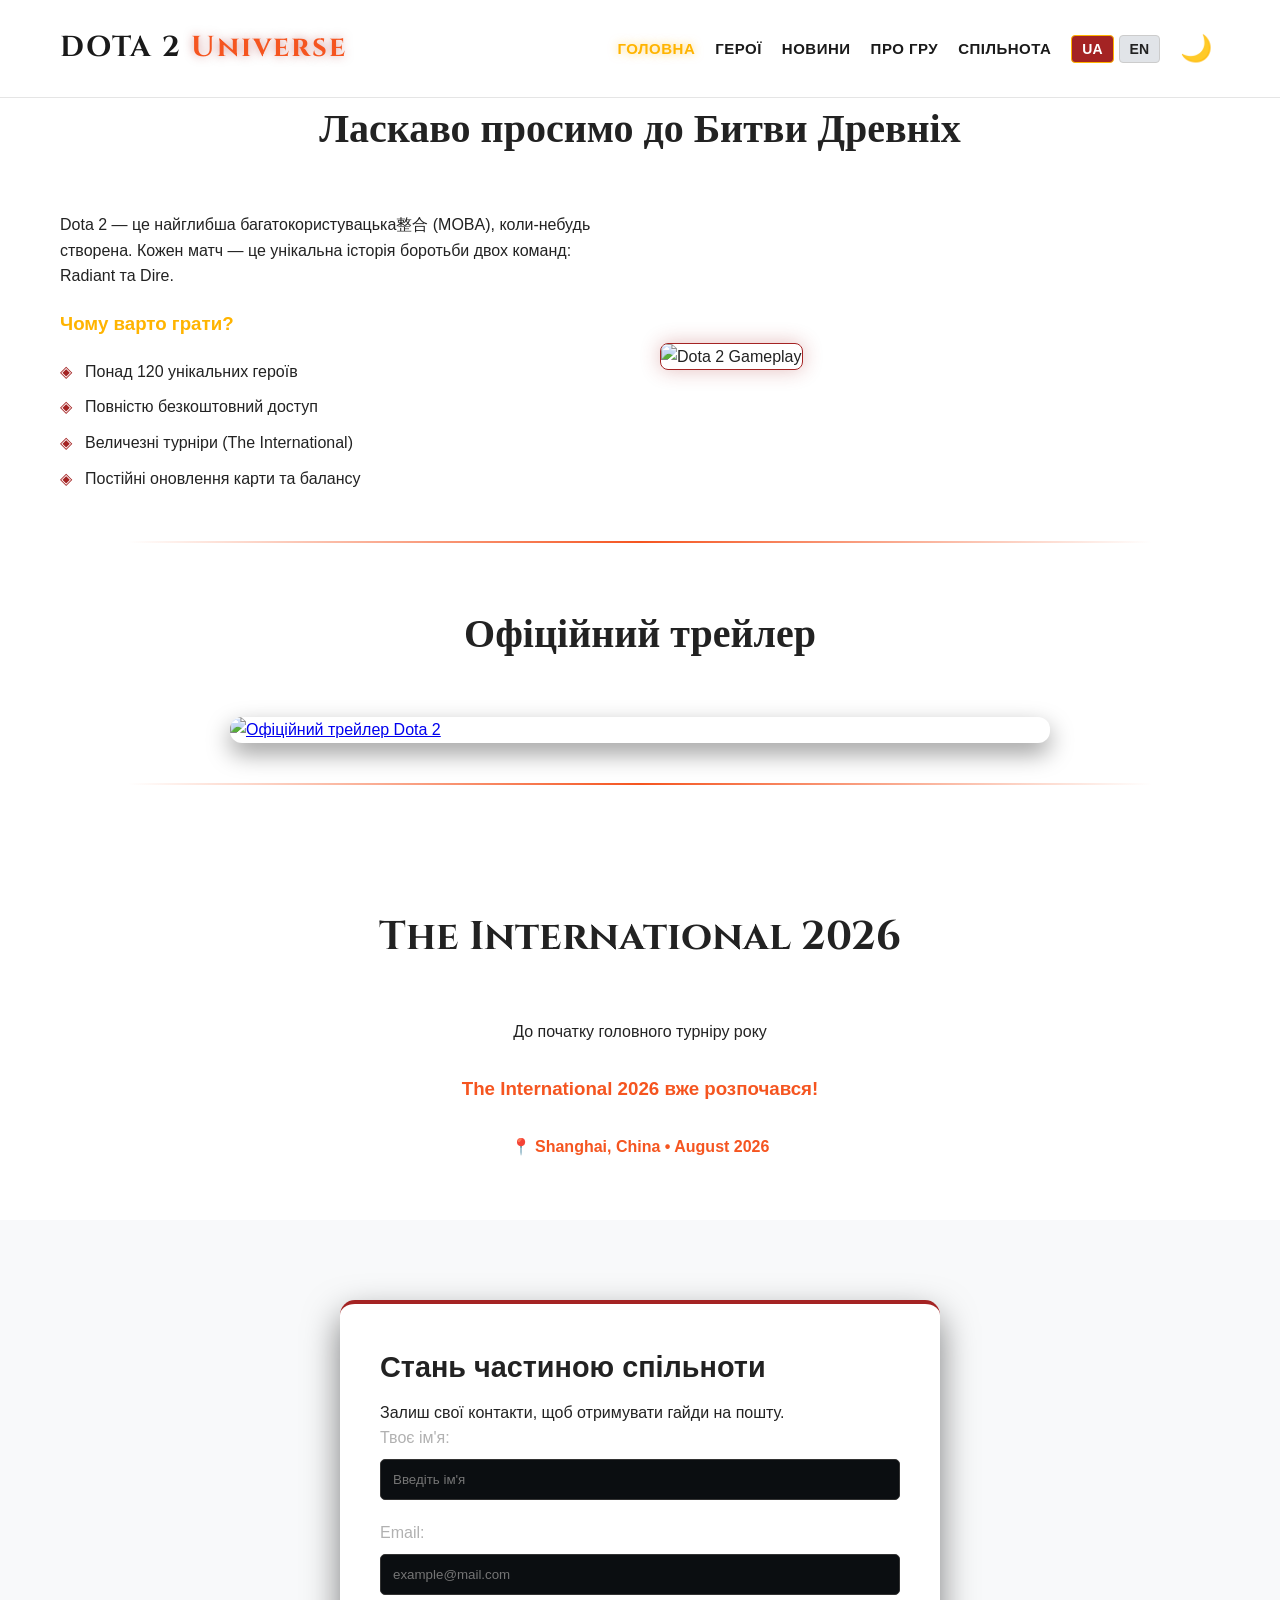
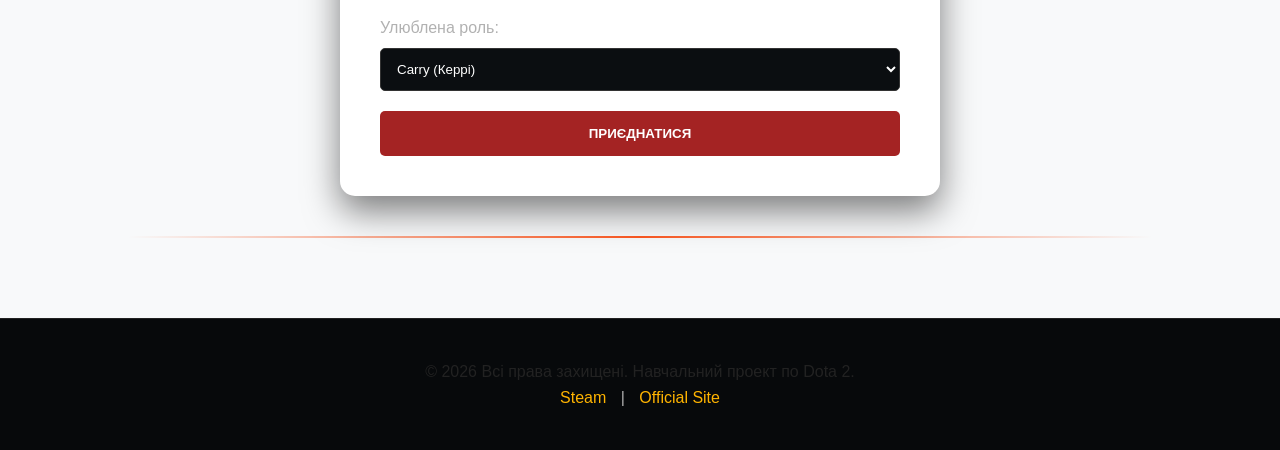
==== index.html @ 6ae0713d "general" ====
<!DOCTYPE html>
<html lang="uk" id="page-html">
<head>
    <meta charset="UTF-8">
    <meta name="viewport" content="width=device-width, initial-scale=1.0">
    <title data-ua="Dota 2 Universe | Головна" data-en="Dota 2 Universe | Home">Dota 2 Universe | Головна</title>
    <link rel="stylesheet" href="style.css">
    <style>
        /* Стилі для світлої теми */
        :root {
            --bg-color: #f8f9fa;
            --text-color: #222222;
            --card-bg: #ffffff;
            --accent: #f55520;
            --header-bg: #ffffff;      
            --logo-color: #1a1a1a;     
            --nav-link-color: #1a1a1a;  
            --btn-bg: #e1e4e8;          
            --btn-text: #222222;        
            --btn-border: #cccccc;
        }

        /* Стилі для темної теми */
        .dark {
            --bg-color: #0f0f1a;
            --text-color: #e0e0e0;
            --card-bg: #1a1a2e;
            --accent: #f55520;
            --header-bg: #0a0a0f;      
            --logo-color: #ffffff;     
            --nav-link-color: #ffffff;  
            --btn-bg: #2a2f36;          
            --btn-text: #ffffff;        
            --btn-border: #444444;
        }

        body {
            background: var(--bg-color);
            color: var(--text-color);
            transition: all 0.4s ease;
            font-family: 'Segoe UI', Tahoma, Geneva, Verdana, sans-serif;
        }

        h1, h2, h3, p, li, label {
            color: var(--text-color);
        }

        .logo-main {
            color: var(--logo-color);
            transition: color 0.4s ease;
        }

        /* Кнопки меню (Головна, Герої, Новини...) */
        .nav-menu a {
            color: var(--nav-link-color) !important; 
            text-decoration: none;
            font-weight: bold;
            text-transform: uppercase;
            font-size: 15px;
            letter-spacing: 0.5px;
            transition: color 0.3s ease, text-shadow 0.3s ease;
        }
        
        /* ВИПРАВЛЕНО: Тепер при наведенні та для активної кнопки колір стає ЖОВТИМ (#ffb400) */
        .nav-menu a:hover, .nav-menu a.active {
            color: #ffb400 !important;
            text-shadow: 0 0 10px rgba(255, 180, 0, 0.6);
        }

        .form-card, .hero-section, .video-section, .countdown-section {
            background: var(--card-bg);
            transition: all 0.4s ease;
        }

        header {
            background: var(--header-bg);
            transition: background 0.4s ease;
            border-bottom: 1px solid rgba(0, 0, 0, 0.1);
        }
        
        .dark header {
            border-bottom: 1px solid rgba(255, 255, 255, 0.1);
        }

        /* Візуальні перегородки */
        section {
            position: relative;
        }
        section::after {
            content: '';
            display: block;
            width: 80%;
            height: 2px;
            background: linear-gradient(to right, transparent, var(--accent), transparent);
            margin: 40px auto 0;
        }

        .countdown-section::after {
            display: none;
        }

        /* Перемикач теми */
        .theme-toggle {
            background: none;
            border: none;
            font-size: 26px;
            cursor: pointer;
            padding: 8px;
            margin-left: 12px;
        }

        /* Стилізація перемикача мов */
        .lang-switcher {
            display: flex;
            gap: 5px;
            margin-left: 20px;
            align-items: center;
        }

        .lang-btn {
            background: var(--btn-bg);
            color: var(--btn-text);
            border: 1px solid var(--btn-border);
            padding: 5px 10px;
            cursor: pointer;
            font-size: 14px;
            border-radius: 4px;
            font-weight: bold;
            transition: all 0.4s ease;
        }

        .lang-btn.active {
            background: #a42323;
            border-color: #ffb400;
            color: #ffffff;
        }

        .header-content {
            display: flex;
            justify-content: space-between;
            align-items: center;
            padding: 10px 20px;
        }

        nav {
            display: flex;
            align-items: center;
        }
        
        .nav-menu {
            display: flex;
            list-style: none;
            gap: 20px;
            margin: 0;
            padding: 0;
        }
    </style>
</head>
<body>
    <header>
        <div class="header-content">
            <h1><span class="logo-main">DOTA 2</span> <span class="subtitle" style="color: var(--accent);">Universe</span></h1>
            <nav>
                <ul class="nav-menu">
                    <li><a href="index.html" class="active" data-ua="Головна" data-en="Home">Головна</a></li>
                    <li><a href="heroes.html" data-ua="Герої" data-en="Heroes">Герої</a></li>
                    <li><a href="news.html" data-ua="Новини" data-en="News">Новини</a></li>
                    <li><a href="#about" data-ua="Про гру" data-en="About">Про гру</a></li>
                    <li><a href="#join" data-ua="Спільнота" data-en="Community">Спільнота</a></li>
                </ul>
                
                <div class="lang-switcher">
                    <button class="lang-btn active" id="btn-ua" onclick="changeLanguage('uk')">UA</button>
                    <button class="lang-btn" id="btn-en" onclick="changeLanguage('en')">EN</button>
                </div>

                <button class="theme-toggle" id="theme-toggle" title="Змінити тему">🌙</button>
            </nav>
        </div>
    </header>

    <main>
        <section id="about" class="hero-section">
            <div class="container">
                <h2 data-ua="Ласкаво просимо до Битви Древніх" data-en="Welcome to the Battle of the Ancients">Ласкаво просимо до Битви Древніх</h2>
                <div class="flex-container">
                    <div class="text-block">
                        <p data-ua="Dota 2 — це найглибша багатокористувацька整合 (MOBA), коли-небудь створена. Кожен матч — це унікальна історія боротьби двох команд: Radiant та Dire."
                           data-en="Dota 2 is the deepest multiplayer online battle arena (MOBA) ever created. Every match is a unique story of battle between two teams: Radiant and Dire.">
                           Dota 2 — це найглибша багатокористувацька стратегія (MOBA), коли-небудь створена. Кожен матч — це унікальна історія боротьби двох команд: <b>Radiant</b> та <b>Dire</b>.
                        </p>
                        <h3 data-ua="Чому варто грати?" data-en="Why play Dota 2?">Чому варто грати?</h3>
                        <ul class="styled-list">
                            <li data-ua="Понад 120 унікальних героїв" data-en="Over 120 unique heroes">Понад 120 унікальних героїв</li>
                            <li data-ua="Повністю безкоштовний доступ" data-en="Completely free to play">Повністю безкоштовний доступ</li>
                            <li data-ua="Величезні турніри (The International)" data-en="Massive tournaments (The International)">Величезні турніри (The International)</li>
                            <li data-ua="Постійні оновлення карти та балансу" data-en="Constant map and balance updates">Постійні оновлення карти та балансу</li>
                        </ul>
                    </div>
                    <div class="image-block">
                        <img src="https://images.unsplash.com/photo-1542751371-adc38448a05e?auto=format&fit=crop&q=80&w=600" alt="Dota 2 Gameplay" class="promo-img">
                    </div>
                </div>
            </div>
        </section>

        <section class="video-section">
            <div class="container">
                <h2 data-ua="Офіційний трейлер" data-en="Official Trailer">Офіційний трейлер</h2>
                <a href="https://www.youtube.com/watch?v=-cSFPIwMEq4"
                   target="_blank"
                   class="video-thumbnail-link">
                    <img src="https://i.ytimg.com/vi/-cSFPIwMEq4/mqdefault.jpg"
                         alt="Офіційний трейлер Dota 2">
                </a>
            </div>
        </section>

        <section class="countdown-section">
            <div class="container">
                <h2 data-ua="The International 2026" data-en="The International 2026">The International 2026</h2>
                <p data-ua="До початку головного турніру року" data-en="Until the biggest tournament of the year">До початку головного турніру року</p>
                
                <div class="countdown" id="countdown">
                    <div class="time-box">
                        <span id="days">00</span>
                        <p data-ua="ДНІ" data-en="DAYS">ДНІ</p>
                    </div>
                    <div class="time-box">
                        <span id="hours">00</span>
                        <p data-ua="ГОДИН" data-en="HOURS">ГОДИН</p>
                    </div>
                    <div class="time-box">
                        <span id="minutes">00</span>
                        <p data-ua="ХВИЛИН" data-en="MINUTES">ХВИЛИН</p>
                    </div>
                    <div class="time-box">
                        <span id="seconds">00</span>
                        <p data-ua="СЕКУНД" data-en="SECONDS">СЕКУНД</p>
                    </div>
                </div>
                
                <p style="margin-top: 15px; color: #f55520; font-weight: bold;">
                    📍 Shanghai, China • August 2026
                </p>
            </div>
        </section>

        <section id="join" class="form-section">
            <div class="container">
                <div class="form-card">
                    <h3 data-ua="Стань частиною спільноти" data-en="Join the Community">Стань частиною спільноти</h3>
                    <p data-ua="Залиш свої контакти, щоб отримувати гайди на пошту."
                       data-en="Leave your contacts to receive guides via email.">
                       Залиш свої контакти, щоб отримувати гайди на пошту.
                    </p>
                   
                    <form id="join-form" action="#">
                        <div class="form-group">
                            <label data-ua="Твоє ім'я:" data-en="Your name:">Твоє ім'я:</label>
                            <input type="text" name="name" id="form-name" placeholder="Введіть ім'я" required>
                        </div>
                        <div class="form-group">
                            <label data-ua="Email:" data-en="Email:">Email:</label>
                            <input type="email" name="email" id="form-email" placeholder="example@mail.com" required>
                        </div>
                        <div class="form-group">
                            <label data-ua="Улюблена роль:" data-en="Favorite role:">Улюблена роль:</label>
                            <select name="role">
                                <option value="carry" data-ua="Carry (Керрі)" data-en="Carry">Carry (Керрі)</option>
                                <option value="mid" data-ua="Mid (Мідер)" data-en="Mid">Mid (Мідер)</option>
                                <option value="offlane" data-ua="Offlane (Офлейнер)" data-en="Offlane">Offlane (Офлейнер)</option>
                                <option value="support" data-ua="Support (Саппорт)" data-en="Support">Support (Саппорт)</option>
                            </select>
                        </div>
                       
                        <button type="submit" class="btn-submit" id="submit-btn">
                            <span data-ua="Приєднатися" data-en="Join Now">Приєднатися</span>
                        </button>
                    </form>

                    <div id="success-message" class="success-message" style="display: none;">
                        ✅ <span data-ua="Дякуємо! Ти приєднався до спільноти."
                                 data-en="Thank you! You have joined the community.">
                                 Дякуємо! Ти приєднався до спільноти.
                            </span>
                    </div>
                </div>
            </div>
        </section>
    </main>

    <footer>
        <div class="container">
            <div class="footer-grid">
                <p data-ua="&copy; 2026 Всі права захищені. Навчальний проект по Dota 2." 
                   data-en="&copy; 2026 All rights reserved. Dota 2 Educational Project.">
                   &copy; 2026 Всі права захищені. Навчальний проект по Dota 2.
                </p>
                <div class="social-links">
                    <a href="https://store.steampowered.com/app/570/Dota_2/">Steam</a> |
                    <a href="https://www.dota2.com/">Official Site</a>
                </div>
            </div>
        </div>
    </footer>

    <script>
        // Перемикач теми
        const toggleBtn = document.getElementById('theme-toggle');
        
        function setTheme(theme) {
            if (theme === 'dark') {
                document.documentElement.classList.add('dark');
                toggleBtn.textContent = '☀️';
                localStorage.setItem('theme', 'dark');
            } else {
                document.documentElement.classList.remove('dark');
                toggleBtn.textContent = '🌙';
                localStorage.setItem('theme', 'light');
            }
        }

        if (localStorage.getItem('theme') === 'dark' || 
            (!localStorage.getItem('theme') && window.matchMedia('(prefers-color-scheme: dark)').matches)) {
            setTheme('dark');
        } else {
            setTheme('light');
        }

        toggleBtn.addEventListener('click', () => {
            setTheme(document.documentElement.classList.contains('dark') ? 'light' : 'dark');
        });

        // Перемикач мов
        function changeLanguage(lang) {
            document.getElementById('page-html').setAttribute('lang', lang);
            localStorage.setItem('lang', lang);
            
            if (lang === 'uk') {
                document.getElementById('btn-ua').classList.add('active');
                document.getElementById('btn-en').classList.remove('active');
            } else {
                document.getElementById('btn-en').classList.add('active');
                document.getElementById('btn-ua').classList.remove('active');
            }

            document.querySelectorAll('[data-ua]').forEach(el => {
                el.innerHTML = (lang === 'uk') ? el.getAttribute('data-ua') : el.getAttribute('data-en');
            });

            const nameInput = document.getElementById('form-name');
            const emailInput = document.getElementById('form-email');
            if (lang === 'uk') {
                nameInput.placeholder = "Введіть ім'я";
                emailInput.placeholder = "example@mail.com";
            } else {
                nameInput.placeholder = "Enter your name";
                emailInput.placeholder = "example@mail.com";
            }
        }

        const savedLang = localStorage.getItem('lang') || 'uk';
        changeLanguage(savedLang);

        // Відлік до TI 2026
        const eventDate = new Date("2026-08-13T00:00:00").getTime();

        function updateCountdown() {
            const now = new Date().getTime();
            const distance = eventDate - now;

            if (distance < 0) {
                document.getElementById("countdown").innerHTML = "<h3 style='color:#f55520'>The International 2026 вже розпочався!</h3>";
                return;
            }

            const days = Math.floor(distance / (1000 * 60 * 60 * 24));
            const hours = Math.floor((distance % (1000 * 60 * 60 * 24)) / (1000 * 60 * 60));
            const minutes = Math.floor((distance % (1000 * 60 * 60)) / (1000 * 60));
            const seconds = Math.floor((distance % (1000 * 60)) / 1000);

            document.getElementById("days").textContent = String(days).padStart(2, '0');
            document.getElementById("hours").textContent = String(hours).padStart(2, '0');
            document.getElementById("minutes").textContent = String(minutes).padStart(2, '0');
            document.getElementById("seconds").textContent = String(seconds).padStart(2, '0');
        }

        setInterval(updateCountdown, 1000);
        updateCountdown();

        // Форма
        document.getElementById('join-form').addEventListener('submit', function(e) {
            e.preventDefault();
            const btn = document.getElementById('submit-btn');
            const successMsg = document.getElementById('success-message');
            
            btn.style.pointerEvents = 'none';
            btn.innerHTML = '⏳ <span data-ua="Надсилаємо..." data-en="Sending...">Надсилаємо...</span>';
            
            setTimeout(() => {
                btn.style.display = 'none';
                successMsg.style.display = 'block';
                this.reset();
            }, 1500);
        });
    </script>
</body>
</html>
---- style.css ----
/* Імпорт шрифту для сучасного вигляду */
@import url('https://fonts.googleapis.com/css2?family=Exo+2:wght@300;400;700&family=Cinzel:wght@700&display=swap');

:root {
    --bg-dark: #0b0e11;
    --bg-card: #1c2127;
    --accent-red: #a42323;
    --accent-gold: #ffb400;
    --text-white: #f1f1f1;
    --text-gray: #b1b1b1;
    --transition: all 0.3s ease;
}

* {
    margin: 0;
    padding: 0;
    box-sizing: border-box;
}

body {
    font-family: 'Exo 2', sans-serif;
    background-color: var(--bg-dark);
    color: var(--text-white);
    line-height: 1.6;
    overflow-x: hidden;
}

.container {
    max-width: 1200px;
    margin: 0 auto;
    padding: 0 20px;
}

/* --- ШАПКА САЙТУ --- */
header {
    background: rgba(11, 14, 17, 0.95);
    border-bottom: 2px solid var(--accent-red);
    padding: 15px 0;
    position: sticky;
    top: 0;
    z-index: 1000;
    backdrop-filter: blur(10px);
}

.header-content {
    display: flex;
    justify-content: space-between;
    align-items: center;
    max-width: 1200px;
    margin: 0 auto;
    padding: 0 20px;
}

h1 {
    font-family: 'Cinzel', serif;
    font-size: 1.8rem;
    letter-spacing: 2px;
}

.subtitle {
    color: var(--accent-red);
    text-shadow: 0 0 10px rgba(164, 35, 35, 0.5);
}

.nav-menu {
    list-style: none;
    display: flex;
    gap: 30px;
}

.nav-menu a {
    text-decoration: none;
    color: var(--text-white);
    font-weight: 700;
    text-transform: uppercase;
    font-size: 0.9rem;
    transition: var(--transition);
}

.nav-menu a:hover, .nav-menu a.active {
    color: var(--accent-gold);
    text-shadow: 0 0 8px var(--accent-gold);
}
.video-thumbnail-link {
    display: block;
    max-width: 820px;
    margin: 25px auto;
    border-radius: 12px;
    overflow: hidden;
    box-shadow: 0 10px 25px rgba(0, 0, 0, 0.4);
    transition: all 0.3s ease;
}

.video-thumbnail-link:hover {
    transform: scale(1.03);
}

.video-thumbnail-link img {
    width: 100%;
    height: auto;
    display: block;
}
.success-message {
    margin-top: 20px;
    padding: 15px 20px;
    background: #4CAF50;
    color: white;
    border-radius: 8px;
    text-align: center;
    font-weight: bold;
    animation: fadeIn 0.5s ease;
}

@keyframes fadeIn {
    from { opacity: 0; transform: translateY(10px); }
    to { opacity: 1; transform: translateY(0); }
}

/* Анімація кнопки при натисканні */
.btn-submit:active {
    transform: scale(0.95);
}
/* Стилі для відліку */
.countdown-section {
    background: linear-gradient(135deg, #1a1a2e, #0f0f1a);
    color: white;
    padding: 60px 20px;
    text-align: center;
}

.countdown {
    display: flex;
    justify-content: center;
    gap: 15px;
    flex-wrap: wrap;
    margin: 30px 0;
}

.time-box {
    background: rgba(255, 255, 255, 0.08);
    padding: 18px 22px;
    border-radius: 12px;
    min-width: 100px;
    border: 1px solid rgba(245, 85, 32, 0.4);
    transition: all 0.3s ease;
}

.time-box:hover {
    transform: translateY(-5px);
    background: rgba(245, 85, 32, 0.15);
}

.time-box span {
    font-size: 48px;
    font-weight: bold;
    display: block;
    color: #f55520;
    line-height: 1;
}

.time-box p {
    margin: 8px 0 0;
    font-size: 14px;
    text-transform: uppercase;
    letter-spacing: 1px;
    opacity: 0.9;
}

    }
</style>
}
}

/* --- СЕКЦІЯ HERO --- */
.hero-section {
    padding: 80px 0;
    background: linear-gradient(rgba(11, 14, 17, 0.8), rgba(11, 14, 17, 0.8)), 
                url('https://cdn.cloudflare.steamstatic.com/apps/dota2/images/dota_react/home/background.jpg');
    background-size: cover;
    background-position: center;
}

h2 {
    font-family: 'Cinzel', serif;
    font-size: 2.5rem;
    text-align: center;
    margin-bottom: 50px;
    color: var(--text-white);
}

.flex-container {
    display: flex;
    align-items: center;
    gap: 40px;
    flex-wrap: wrap;
}

.text-block {
    flex: 1;
    min-width: 300px;
}

.text-block h3 {
    margin: 20px 0;
    color: var(--accent-gold);
}

.styled-list {
    list-style: none;
    margin-top: 15px;
}

.styled-list li {
    margin-bottom: 10px;
    padding-left: 25px;
    position: relative;
}

.styled-list li::before {
    content: "◈";
    color: var(--accent-red);
    position: absolute;
    left: 0;
}

.image-block {
    flex: 1;
    min-width: 300px;
}

.promo-img {
    width: 100%;
    border-radius: 8px;
    border: 1px solid var(--accent-red);
    box-shadow: 0 0 20px rgba(164, 35, 35, 0.3);
    transition: var(--transition);
}

.promo-img:hover {
    transform: scale(1.02);
    box-shadow: 0 0 30px rgba(164, 35, 35, 0.5);
}

/* --- ВІДЕО --- */
.video-section {
    padding: 60px 0;
    background: #12161b;
}

.video-wrapper {
    position: relative;
    padding-bottom: 56.25%; /* 16:9 */
    height: 0;
    border: 4px solid var(--bg-card);
    border-radius: 12px;
    overflow: hidden;
}

.video-wrapper iframe {
    position: absolute;
    top: 0;
    left: 0;
    width: 100%;
    height: 100%;
}

/* --- ФОРМА --- */
.form-section {
    padding: 80px 0;
}

.form-card {
    background: var(--bg-card);
    padding: 40px;
    border-radius: 15px;
    max-width: 600px;
    margin: 0 auto;
    border-top: 4px solid var(--accent-red);
    box-shadow: 0 15px 35px rgba(0,0,0,0.5);
}

.form-card h3 {
    font-size: 1.8rem;
    margin-bottom: 10px;
}

.form-group {
    margin-bottom: 20px;
}

.form-group label {
    display: block;
    margin-bottom: 8px;
    color: var(--text-gray);
}

input, select {
    width: 100%;
    padding: 12px;
    background: #0b0e11;
    border: 1px solid #333;
    color: white;
    border-radius: 5px;
    outline: none;
    transition: var(--transition);
}

input:focus, select:focus {
    border-color: var(--accent-gold);
}

.btn-submit {
    width: 100%;
    padding: 15px;
    background: var(--accent-red);
    color: white;
    border: none;
    border-radius: 5px;
    font-weight: bold;
    text-transform: uppercase;
    cursor: pointer;
    transition: var(--transition);
}

.btn-submit:hover {
    background: #cf2c2c;
    box-shadow: 0 0 15px rgba(164, 35, 35, 0.6);
    letter-spacing: 1px;
}

/* --- ПІДВАЛ --- */
footer {
    background: #07090b;
    padding: 40px 0;
    text-align: center;
    border-top: 1px solid #222;
    color: var(--text-gray);
}

.social-links a {
    color: var(--accent-gold);
    text-decoration: none;
    margin: 0 10px;
    transition: var(--transition);
}

.social-links a:hover {
    color: white;
}

/* --- АДАПТИВНІСТЬ --- */
@media (max-width: 768px) {
    .header-content {
        flex-direction: column;
        gap: 15px;
    }
    .nav-menu {
        gap: 15px;
        font-size: 0.8rem;
    }
    h2 {
        font-size: 1.8rem;
    }
    .flex-container {
        flex-direction: column;
    }
}
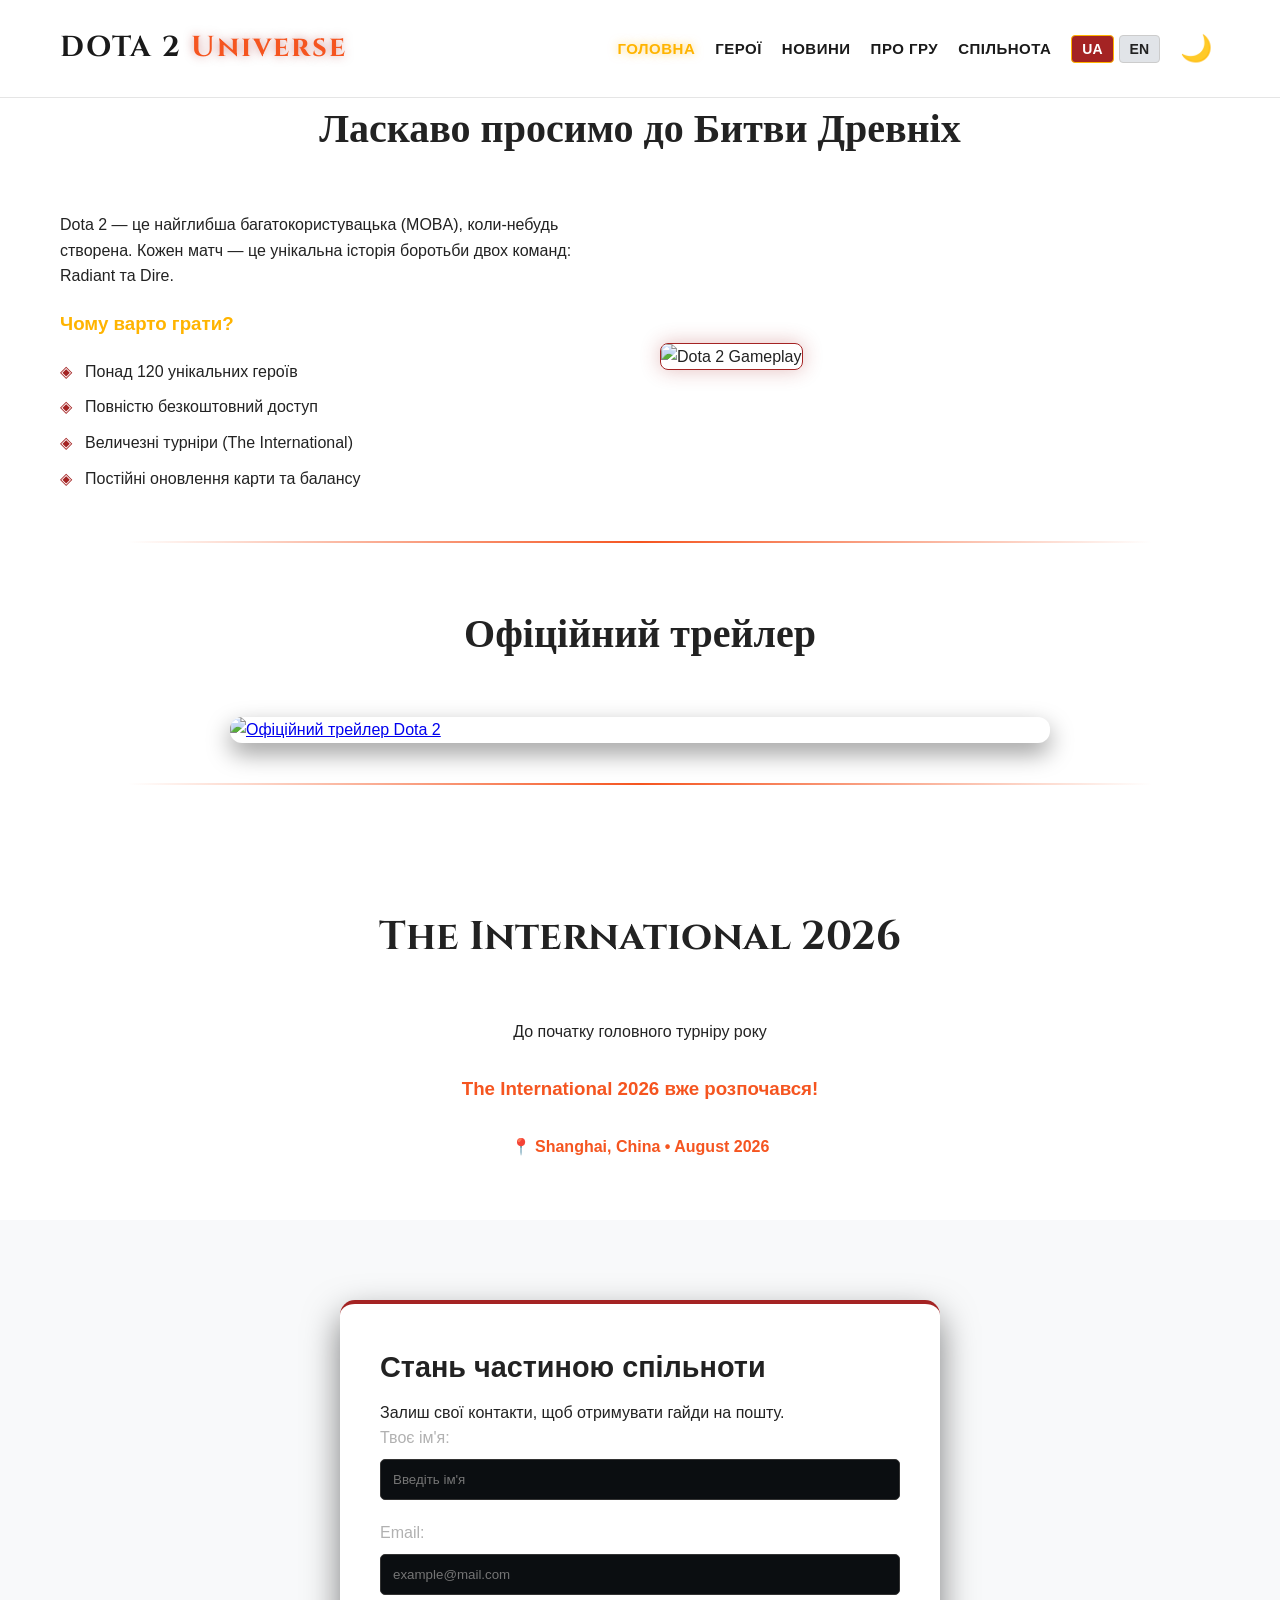
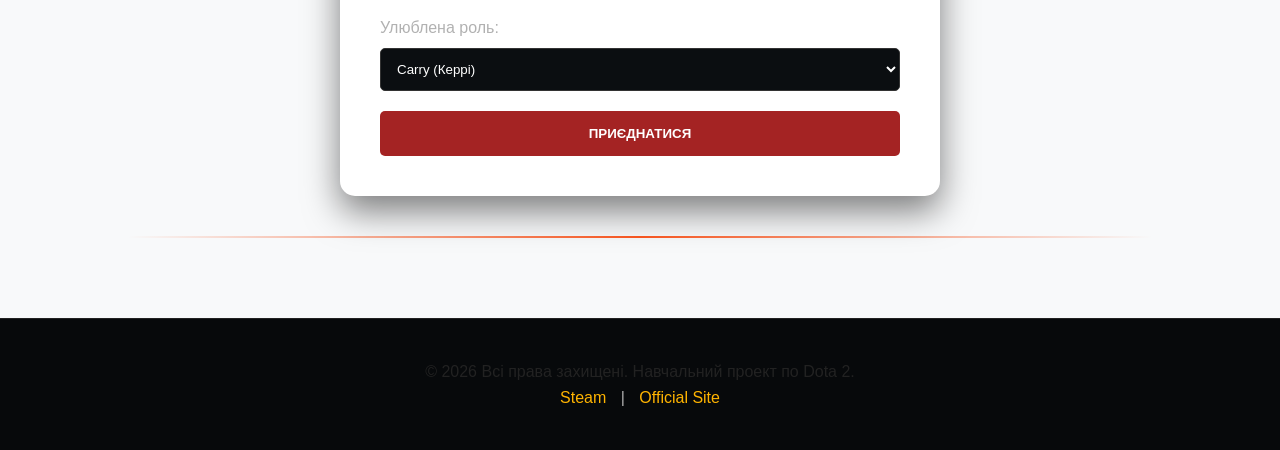
==== commit 84a745b9: "Update index.html" ====
--- a/index.html
+++ b/index.html
@@ -185,7 +185,7 @@
                 <h2 data-ua="Ласкаво просимо до Битви Древніх" data-en="Welcome to the Battle of the Ancients">Ласкаво просимо до Битви Древніх</h2>
                 <div class="flex-container">
                     <div class="text-block">
-                        <p data-ua="Dota 2 — це найглибша багатокористувацька整合 (MOBA), коли-небудь створена. Кожен матч — це унікальна історія боротьби двох команд: Radiant та Dire."
+                        <p data-ua="Dota 2 — це найглибша багатокористувацька (MOBA), коли-небудь створена. Кожен матч — це унікальна історія боротьби двох команд: Radiant та Dire."
                            data-en="Dota 2 is the deepest multiplayer online battle arena (MOBA) ever created. Every match is a unique story of battle between two teams: Radiant and Dire.">
                            Dota 2 — це найглибша багатокористувацька стратегія (MOBA), коли-небудь створена. Кожен матч — це унікальна історія боротьби двох команд: <b>Radiant</b> та <b>Dire</b>.
                         </p>
@@ -406,4 +406,4 @@
         });
     </script>
 </body>
-</html>+</html>
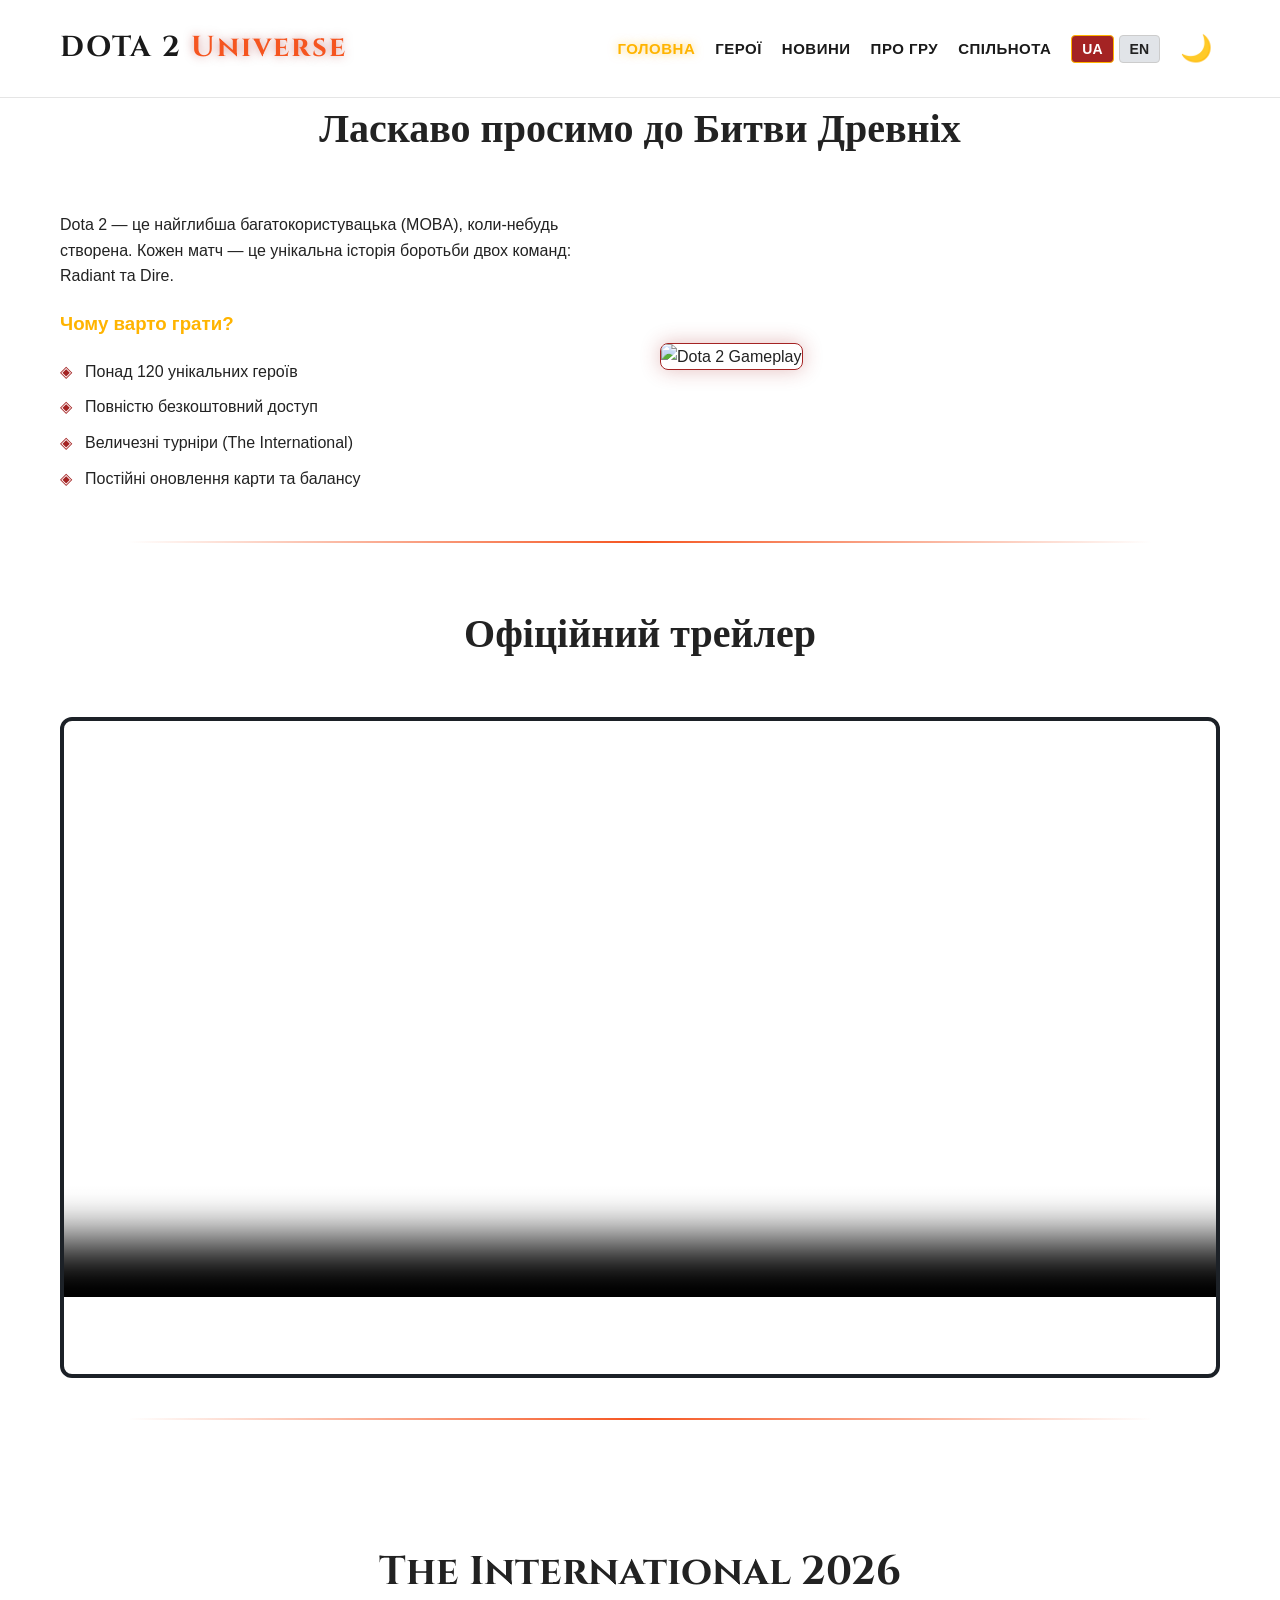
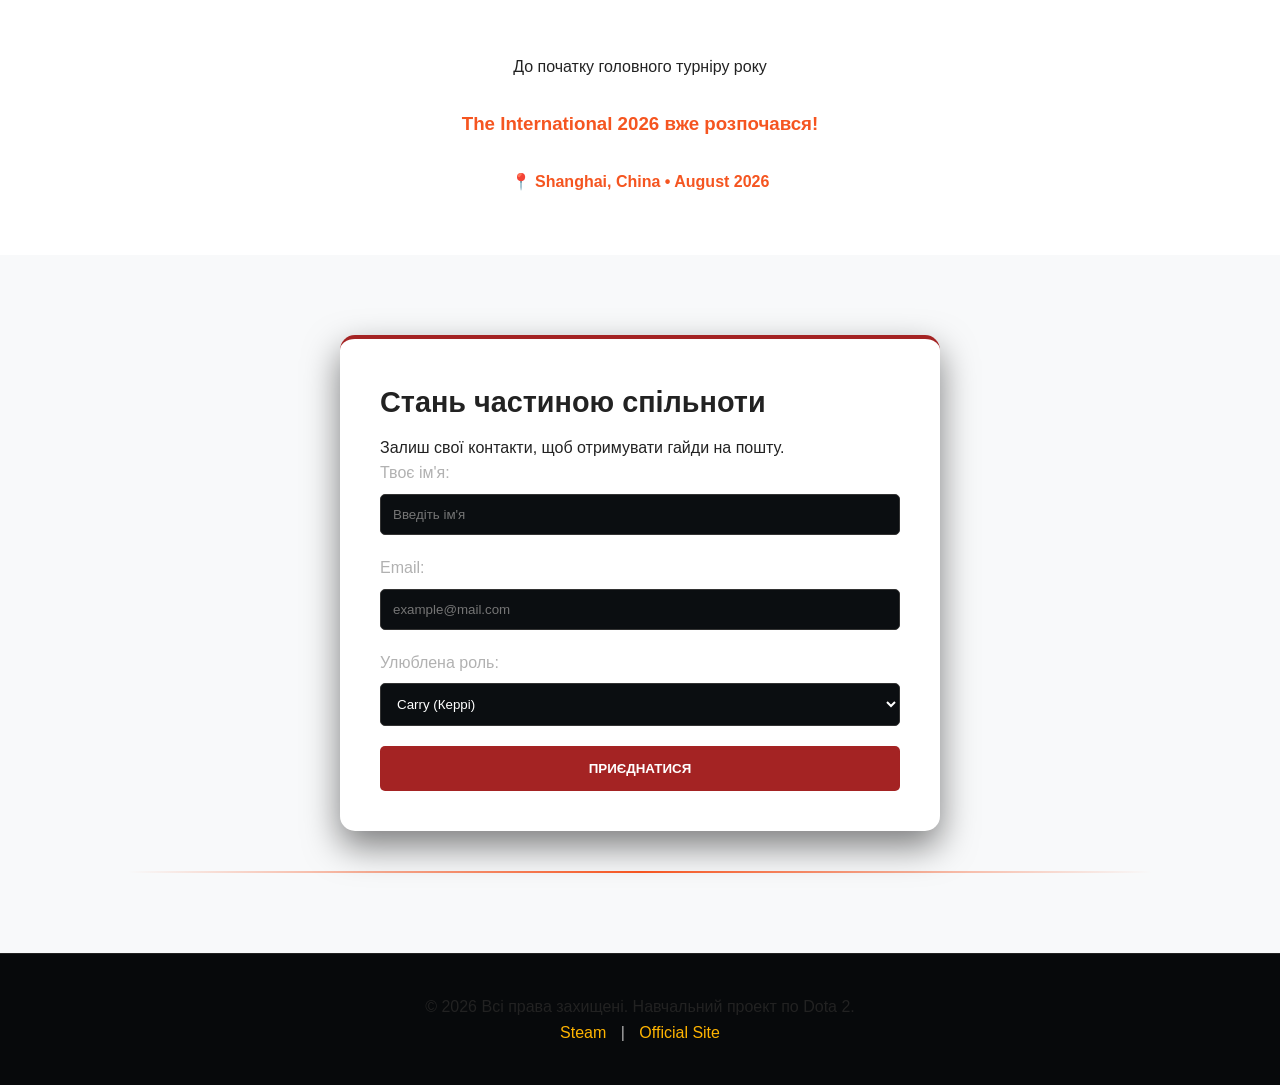
==== commit b2d91667: "Add files via upload" ====
--- a/index.html
+++ b/index.html
@@ -205,16 +205,18 @@
         </section>
 
         <section class="video-section">
-            <div class="container">
-                <h2 data-ua="Офіційний трейлер" data-en="Official Trailer">Офіційний трейлер</h2>
-                <a href="https://www.youtube.com/watch?v=-cSFPIwMEq4"
-                   target="_blank"
-                   class="video-thumbnail-link">
-                    <img src="https://i.ytimg.com/vi/-cSFPIwMEq4/mqdefault.jpg"
-                         alt="Офіційний трейлер Dota 2">
-                </a>
-            </div>
-        </section>
+    <div class="container">
+        <h2 data-ua="Офіційний трейлер" data-en="Official Trailer">Офіційний трейлер</h2>
+        
+        <div class="video-wrapper">
+            <video controls width="100%" poster="https://i.ytimg.com/vi/-cSFPIwMEq4/maxresdefault.jpg">
+                <source src="Dota 2 Gamescom Trailer.mp4" type="video/mp4">
+                Ваш браузер не підтримує відтворення відео. 
+                <a href="Dota 2 Gamescom Trailer.mp4" download>Завантажте відео за цим посиланням</a>.
+            </video>
+        </div>
+    </div>
+</section>
 
         <section class="countdown-section">
             <div class="container">
@@ -406,4 +408,4 @@
         });
     </script>
 </body>
-</html>
+</html>
